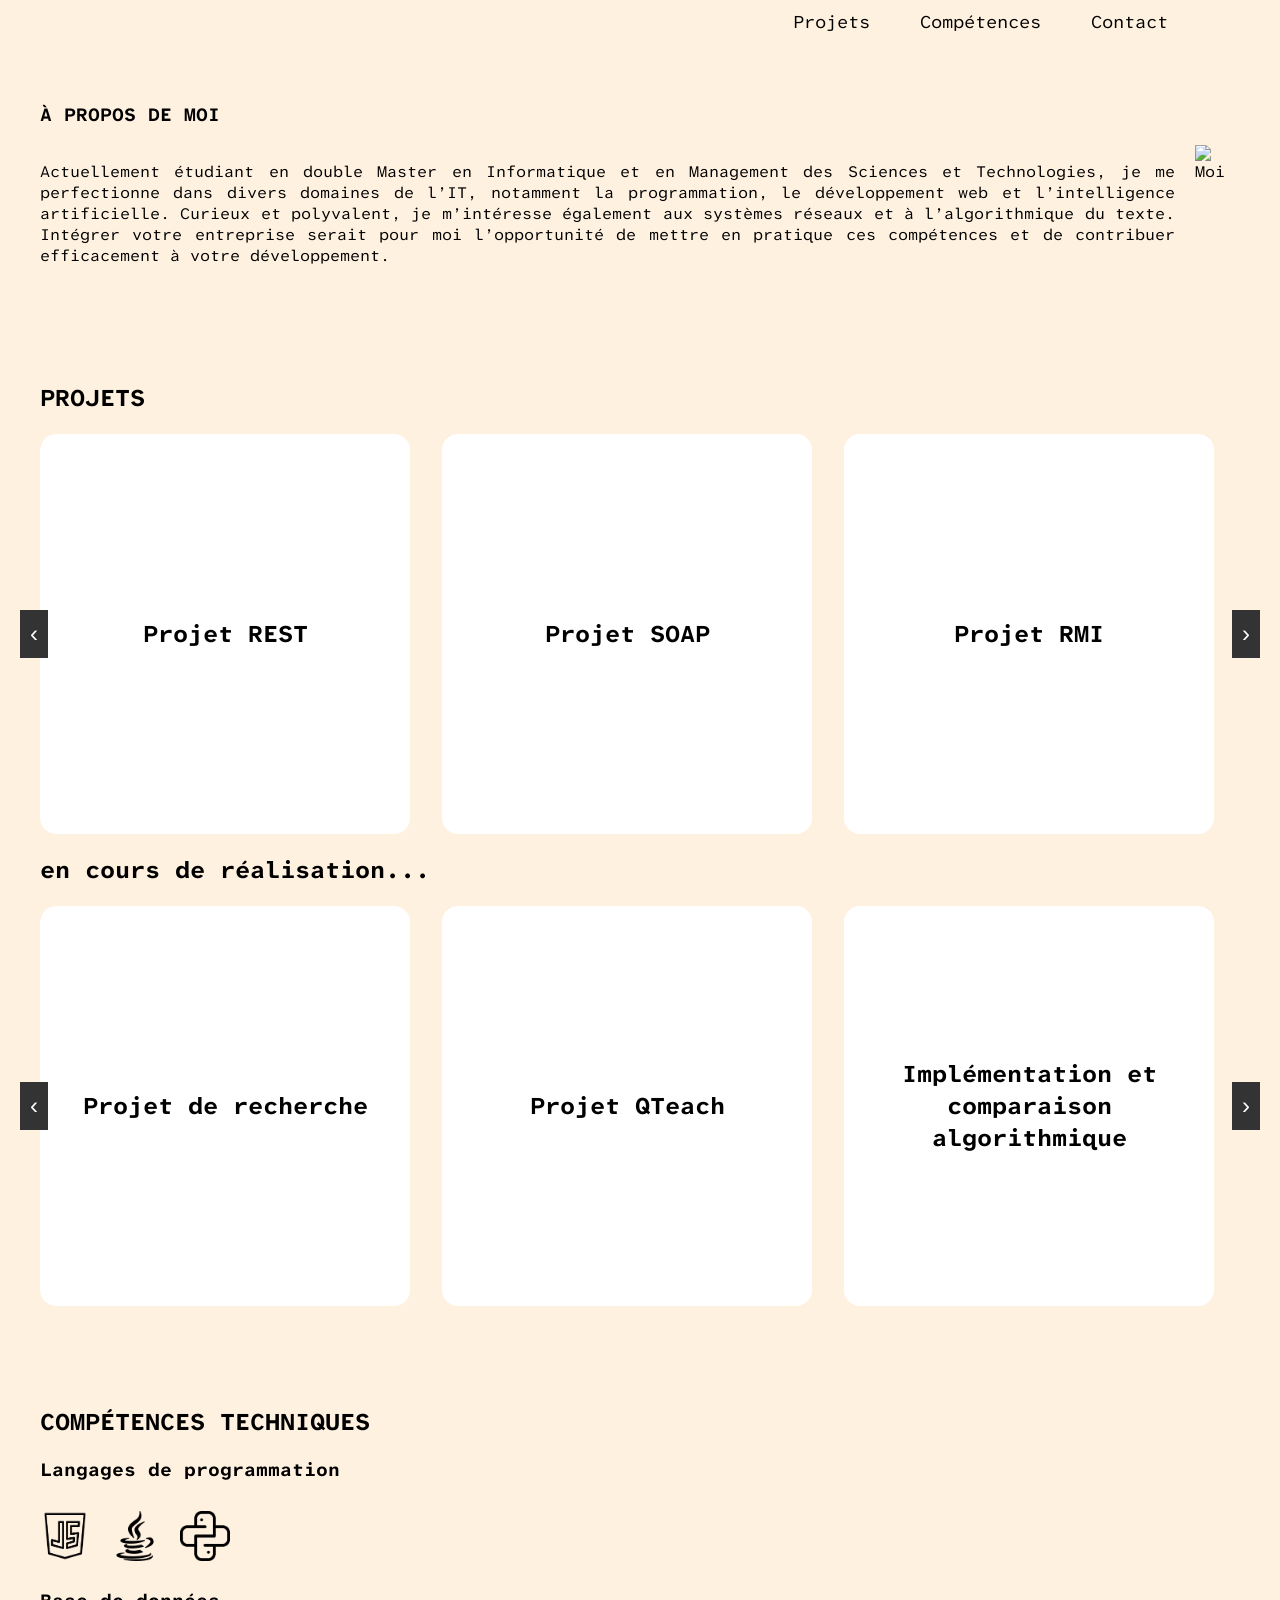
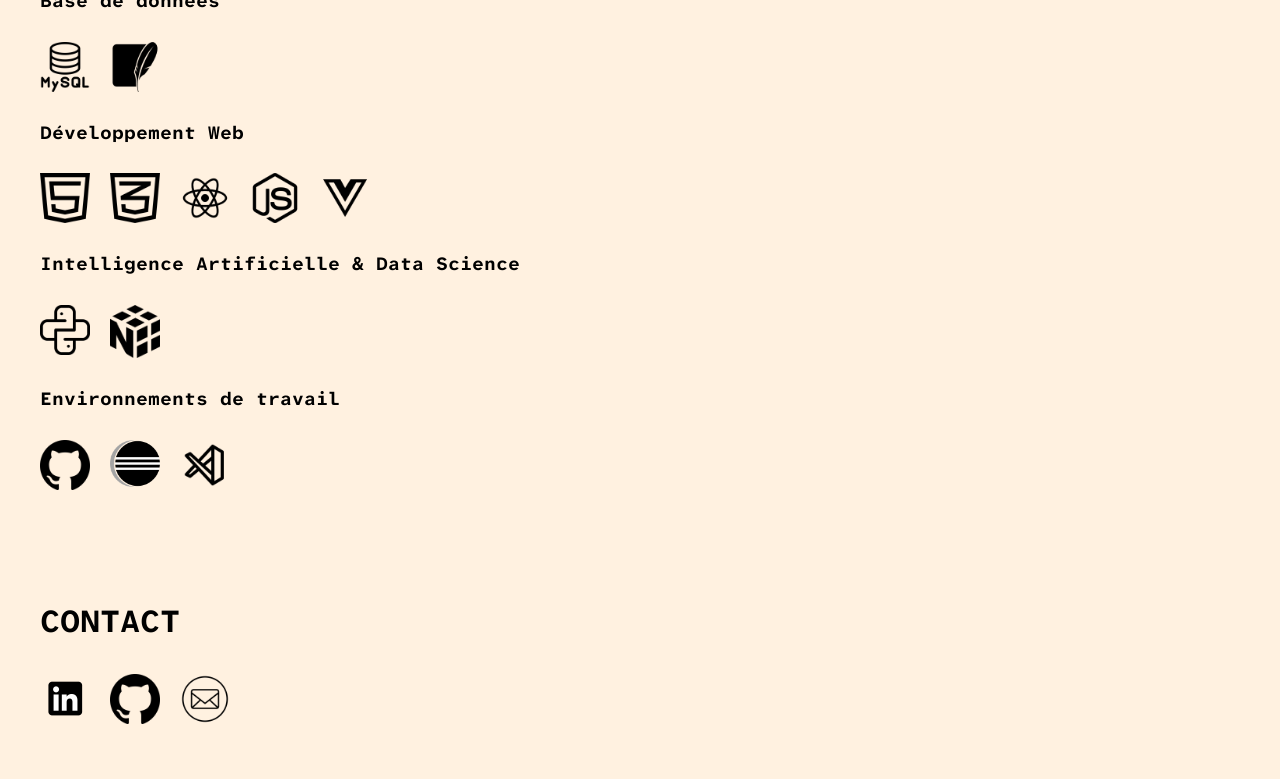
==== index.html @ ff08e7fe "fix root index html" ====
<!DOCTYPE html>
<html lang="fr">
<head>
    <meta charset="UTF-8">
    <meta name="viewport" content="width=device-width, initial-scale=1.0">
    <title>Alain - Portfolio</title>
    <link rel="stylesheet" href="Portfolio.css">
    <script src="Portfolio.js" defer></script> 
</head>
<body>
    <header>
        <div id="header">
            <nav>
                <ul class="header-menu">
                    <li><a href="#Projet">Projets</a></li>
                    <li><a href="#competences">Compétences</a></li>
                    <li><a href="#menu-footer">Contact</a></li>
                </ul>
            </nav>
        </div>
    </header>

    <main> 
        <section class="about">
            <h3>À PROPOS DE MOI</h3>
            <div class="content">
                <p style="text-align: justify;">Actuellement étudiant en double Master en Informatique et en Management des Sciences et Technologies, je me perfectionne dans divers domaines de l’IT, notamment la programmation, le développement web et l’intelligence artificielle. Curieux et polyvalent, je m’intéresse également aux systèmes réseaux et à l’algorithmique du texte. Intégrer votre entreprise serait pour moi l’opportunité de mettre en pratique ces compétences et de contribuer efficacement à votre développement.</p>
                <img src="Img/Alaing.png" alt="Moi" class="photo">
            </div>
        </section>

        <section id="Projet">
            <h1>PROJETS</h1>
            <div class="scroll-wrapper">
                <button class="arrow left" onclick="scrollLeft()">&#8249;</button>
                <div class="container">
                    <div class="card" data-url="Sous-site/rest.html"><h2>Projet REST</h2></div>
                    <div class="card" data-url="Sous-site/soap.html"><h2>Projet SOAP</h2></div>
                    <div class="card" data-url="Sous-site/rmi.html"><h2>Projet RMI</h2></div>
                    <div class="card" data-url="Sous-site/python-csv.html"><h2>Recolleur de fichier CSV</h2></div>
                </div>
                <button class="arrow right" onclick="scrollRight()">&#8250;</button>
            </div>

            <h1> en cours de réalisation...</h1>
            <div class="scroll-wrapper">
                <button class="arrow left" onclick="scrollLeft()">&#8249;</button>
                <div class="container">
                    <div class="card" data-url="Sous-site/recherche.html"><h2>Projet de recherche</h2></div>
                    <div class="card" data-url="Sous-site/qteach.html"><h2>Projet QTeach</h2></div>
                    <div class="card" data-url="Sous-site/algo.html"><h2>Implémentation et comparaison algorithmique</h2></div>
                    <div class="card" data-url="Sous-site/machine_learning.html"><h2>Projet Machine Learning</h2></div>
                </div>
                <button class="arrow right" onclick="scrollRight()">&#8250;</button>
            </div>
        </section>

        <section id="competences">
            <h1>COMPÉTENCES TECHNIQUES</h1>
            <div>
                <h3>Langages de programmation</h3>
                <ul> 
                    <li><img src="Img/javascript.png" alt="JavaScript"></li>
                    <li><img src="Img/java.png" alt="Java"></li>
                    <li><img src="Img/python.png" alt="Python"></li>
                </ul>
            </div>

            <div>
                <h3>Base de données</h3>
                <ul> 
                    <li><img src="Img/mysql.png" alt="MySQL"></li>
                    <li><img src="Img/sqlite.png" alt="SQLite"></li>
                </ul>
            </div>

            <div>
                <h3>Développement Web</h3>
                <ul> 
                    <li><img src="Img/html.png" alt="HTML"></li>
                    <li><img src="Img/css.png" alt="CSS"></li>
                    <li><img src="Img/Reactjs.png" alt="React.js"></li>
                    <li><img src="Img/nodejs.png" alt="Node.js"></li>
                    <li><img src="Img/vuejs.png" alt="Vue.js"></li>
                </ul>
            </div>

            <div>
                <h3>Intelligence Artificielle & Data Science</h3>
                <ul> 
                    <li><img src="Img/python.png" alt="Python"></li>
                    <li><img src="Img/NumPy.png" alt="NumPy"></li>
                </ul>
            </div>

            <div>
                <h3>Environnements de travail</h3>
                <ul> 
                    <li><img src="Img/Github.png" alt="GitHub"></li>
                    <li><img src="Img/eclipse.png" alt="Eclipse"></li>
                    <li><img src="Img/vscode.png" alt="VS Code"></li>
                </ul>
            </div>
            
        </section>
    </main>
    <footer>
        <div id="menu-footer">
            <h1>CONTACT</h1>
            <ul>
                <a href="https://www.linkedin.com/in/alain-lé-0457b01b8">
                    <img src="Img/linkedin.png" alt="link"></a>
                <a href="https://github.com/AlainIco34">
                    <img src="Img/Github.png" alt="Git"></a>
                <a href="mailto:masterico34@gmail.com">
                    <img src="Img/mail.png" alt="mail"></a>
            </ul>
          </div>
          <button id="backToTop">
            <img src="Img/arrow_up.png" alt="Retour en haut"></button>
    </footer>
</body>
</html>
---- Portfolio.css ----
@import url('https://fonts.googleapis.com/css2?family=Atkinson+Hyperlegible+Mono:wght@200..800&display=swap');

html {
    scroll-behavior: smooth;
}

body { 
    background-color: #fff1e0;
    font-family: "Atkinson Hyperlegible Mono", sans-serif;
    margin: 0;
    padding: 0;
}

header {
    top: 0;
    left: 0;
    width: 100%;
}

.header-menu {
    display: flex;
    list-style: none;
    padding: 0;
    margin: 0;
    margin-left: 60%;
    margin-block: 10px;

}

.header-menu li {
    margin: 0 15px;
}

.header-menu li a{
    color: black;
    text-decoration: none;
    font-size: 18px;
    padding: 10px;
}

.about{
    max-width: 1200px;
    margin: auto;
}

.content {
    display: flex;
    align-items: flex-start;
    gap: 20px;
}

.photo {
    margin-right: 15px; 
    float: right;
    max-width: 300px; 
    opacity: 0; 
    transform: scale(0.8);
    animation: fadeIn 1.5s ease-out forwards; 
}
@keyframes fadeIn {
    0% {
        opacity: 0;
        transform: scale(0.8);
    }
    100% {
        opacity: 1;
        transform: scale(1);
    }
}
section {
    padding: 40px;
    text-align: left;
}

#Projet{
    padding: 40px;
    text-align: left;
    justify-content: flex-start;
    max-width: 1200px;
    margin: auto;
}

.container{
    width: 100%;
    display: flex;
    gap: 2rem;
    border-radius: 1rem;
    overflow-x: scroll;
    scroll-snap-type: x mandatory;
    overflow-x: hidden;
}

.card{
    scroll-snap-align: center;
    display: flex;
    justify-content: center;
    align-items: center;
    width: 370px;
    height: 400px;
    flex-shrink: 0;
    border-radius: 1rem;
    background-color: white;
    text-align: center;
}

.scroll-wrapper {
    position: relative;
    display: flex;
    align-items: center;
}

.arrow {
    background-color: #333; 
    color: white; 
    border: none;
    font-size: 24px; 
    padding: 10px;
    cursor: pointer;
}

.arrow.left {
    position: absolute;
    left: -20px; 
}

.arrow.right {
    position: absolute;
    right: -20px; 
}
#competences {
    max-width: 1200px;
    margin: auto;
}
#competences ul {
    display: flex;
    flex-wrap: wrap;
    justify-content: flex-start;
    list-style: none;
    padding: 0;
    margin: 0;
    gap: 20px; 
}

#competences li {
    display: flex;
    flex-direction: column;
    align-items: center;
}

#competences li img {
    width: 50px;
    height: auto;
    margin-block: 10px;
}

#menu-footer{
    padding: 40px;
    text-align: left;
    justify-content: flex-start;
    max-width: 1200px;
    margin: auto;
}

#menu-footer ul{
    display: flex;
    flex-wrap: wrap;
    justify-content: flex-start;
    list-style: none;
    padding: 0;
    margin: 0;
    gap: 20px; 
}

#menu-footer li a{
    color: black;
    text-decoration: none;
}

#menu-footer ul img{
    width: 50px;
    height: auto;
    margin-block: 10px;
}

#backToTop {
    position: fixed;
    bottom: 20px;
    right: 20px;
    background: none; /* Supprime le fond du bouton */
    border: none;
    padding: 0;
    cursor: pointer;
    display: none; /* Caché par défaut */
    transition: opacity 0.3s;
}

#backToTop img {
    width: 50px; /* Ajuste la taille de l'image */
    height: 50px;
    opacity: 0.8;
    transition: opacity 0.3s;
}

#backToTop img:hover {
    opacity: 1;
}

@media screen and (max-width: 768px) {
    .about {
        justify-content: center;
    }
    .about div img {
        width: 50vw;
    }
    .competences ul {
        justify-content: center;
        flex-direction: row;
        align-items: center;
    }
    .header-menu{
        flex-direction:row;
        margin-left: 50px;
        justify-content: flex-end;
    }

    .header-menu li{
        margin: 10px 0;
    }

    .menu-footer ul{
        flex-direction: row;
        align-items: center;
    }

    .container {
        width: 100%;
        scroll-snap-align: center;
    }

    .content {  
        flex-direction: column; 
        align-items: center; 
        text-align: center; 
    }  
    .content img {  
        margin-top: 10px;
        max-width: 100%;
        height: auto;
    }  
}
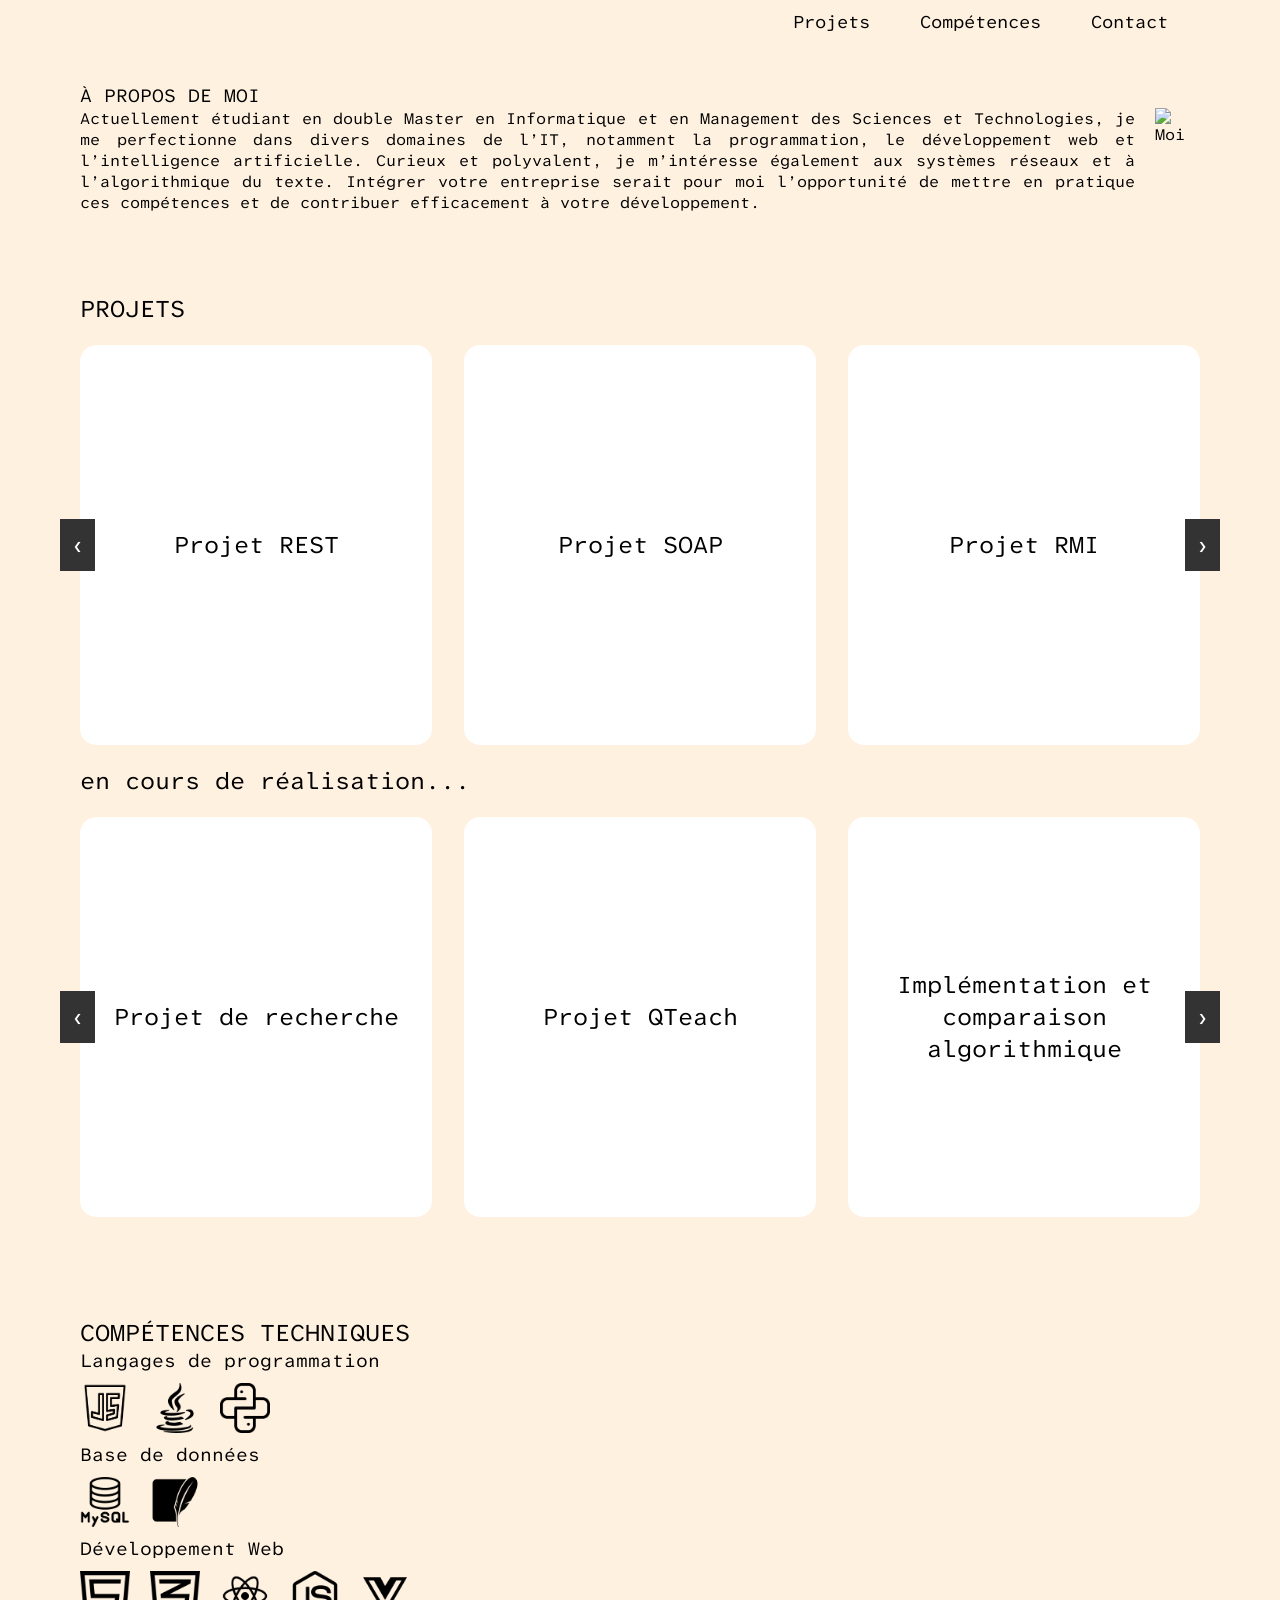
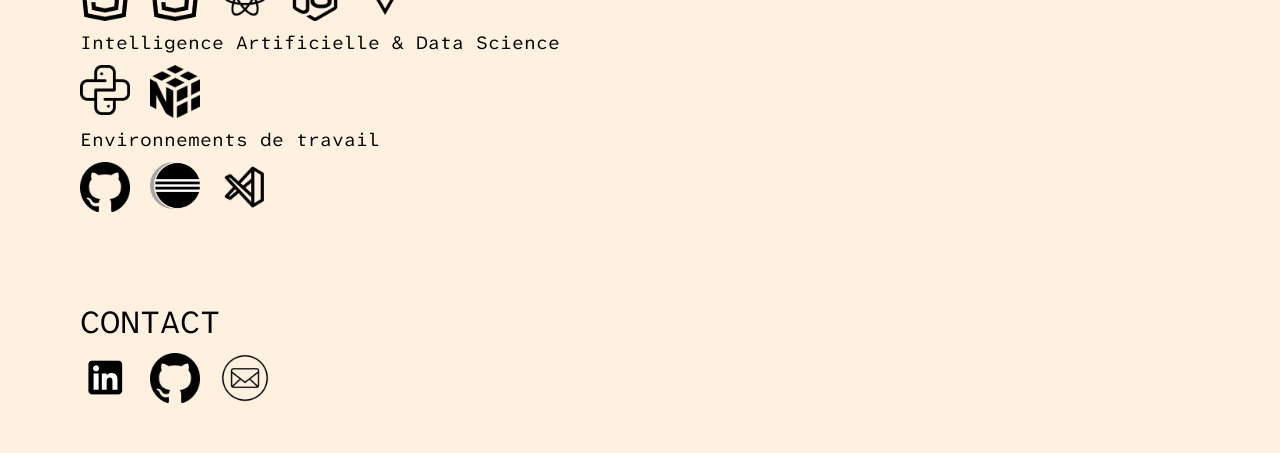
==== commit 7b5a53df: "fix with reset" ====
--- a/index.html
+++ b/index.html
@@ -4,6 +4,7 @@
     <meta charset="UTF-8">
     <meta name="viewport" content="width=device-width, initial-scale=1.0">
     <title>Alain - Portfolio</title>
+    <link rel="stylesheet" href="reset.css">
     <link rel="stylesheet" href="Portfolio.css">
     <script src="Portfolio.js" defer></script> 
 </head>
@@ -34,10 +35,10 @@
             <div class="scroll-wrapper">
                 <button class="arrow left" onclick="scrollLeft()">&#8249;</button>
                 <div class="container">
-                    <div class="card" data-url="Sous-site/rest.html"><h2>Projet REST</h2></div>
-                    <div class="card" data-url="Sous-site/soap.html"><h2>Projet SOAP</h2></div>
-                    <div class="card" data-url="Sous-site/rmi.html"><h2>Projet RMI</h2></div>
-                    <div class="card" data-url="Sous-site/python-csv.html"><h2>Recolleur de fichier CSV</h2></div>
+                    <a class="card" href="Sous-site/rest.html"><h2>Projet REST</h2></a>
+                    <a class="card" href="Sous-site/soap.html"><h2>Projet SOAP</h2></a>
+                    <a class="card" href="Sous-site/rmi.html"><h2>Projet RMI</h2></a>
+                    <a class="card" href="Sous-site/python-csv.html"><h2>Recolleur de fichier CSV</h2></a>
                 </div>
                 <button class="arrow right" onclick="scrollRight()">&#8250;</button>
             </div>
@@ -46,10 +47,10 @@
             <div class="scroll-wrapper">
                 <button class="arrow left" onclick="scrollLeft()">&#8249;</button>
                 <div class="container">
-                    <div class="card" data-url="Sous-site/recherche.html"><h2>Projet de recherche</h2></div>
-                    <div class="card" data-url="Sous-site/qteach.html"><h2>Projet QTeach</h2></div>
-                    <div class="card" data-url="Sous-site/algo.html"><h2>Implémentation et comparaison algorithmique</h2></div>
-                    <div class="card" data-url="Sous-site/machine_learning.html"><h2>Projet Machine Learning</h2></div>
+                    <a class="card" href="Sous-site/recherche.html"><h2>Projet de recherche</h2></a>
+                    <a class="card" href="Sous-site/qteach.html"><h2>Projet QTeach</h2></a>
+                    <a class="card" href="Sous-site/algo.html"><h2>Implémentation et comparaison algorithmique</h2></a>
+                    <a class="card" href="Sous-site/machine_learning.html"><h2>Projet Machine Learning</h2></a>
                 </div>
                 <button class="arrow right" onclick="scrollRight()">&#8250;</button>
             </div>
--- a/Portfolio.css
+++ b/Portfolio.css
@@ -95,15 +95,17 @@
     display: flex;
     justify-content: center;
     align-items: center;
-    width: 370px;
+    width: 352px;
     height: 400px;
     flex-shrink: 0;
     border-radius: 1rem;
     background-color: white;
     text-align: center;
+    padding: 10px;
 }
 
 .scroll-wrapper {
+    margin: 20px 0;
     position: relative;
     display: flex;
     align-items: center;
@@ -205,7 +207,17 @@
     opacity: 1;
 }
 
+.pouet{
+    display: block !important;
+}
+
 @media screen and (max-width: 768px) {
+    .card:first-of-type{
+        margin-left: 38px;
+    }
+    .card:last-child{
+        margin-right: 38px;
+    }
     .about {
         justify-content: center;
     }
@@ -222,19 +234,20 @@
         margin-left: 50px;
         justify-content: flex-end;
     }
-
+    
     .header-menu li{
         margin: 10px 0;
     }
-
+    
     .menu-footer ul{
         flex-direction: row;
         align-items: center;
     }
-
+    
     .container {
         width: 100%;
         scroll-snap-align: center;
+        gap: 3rem;
     }
 
     .content {  
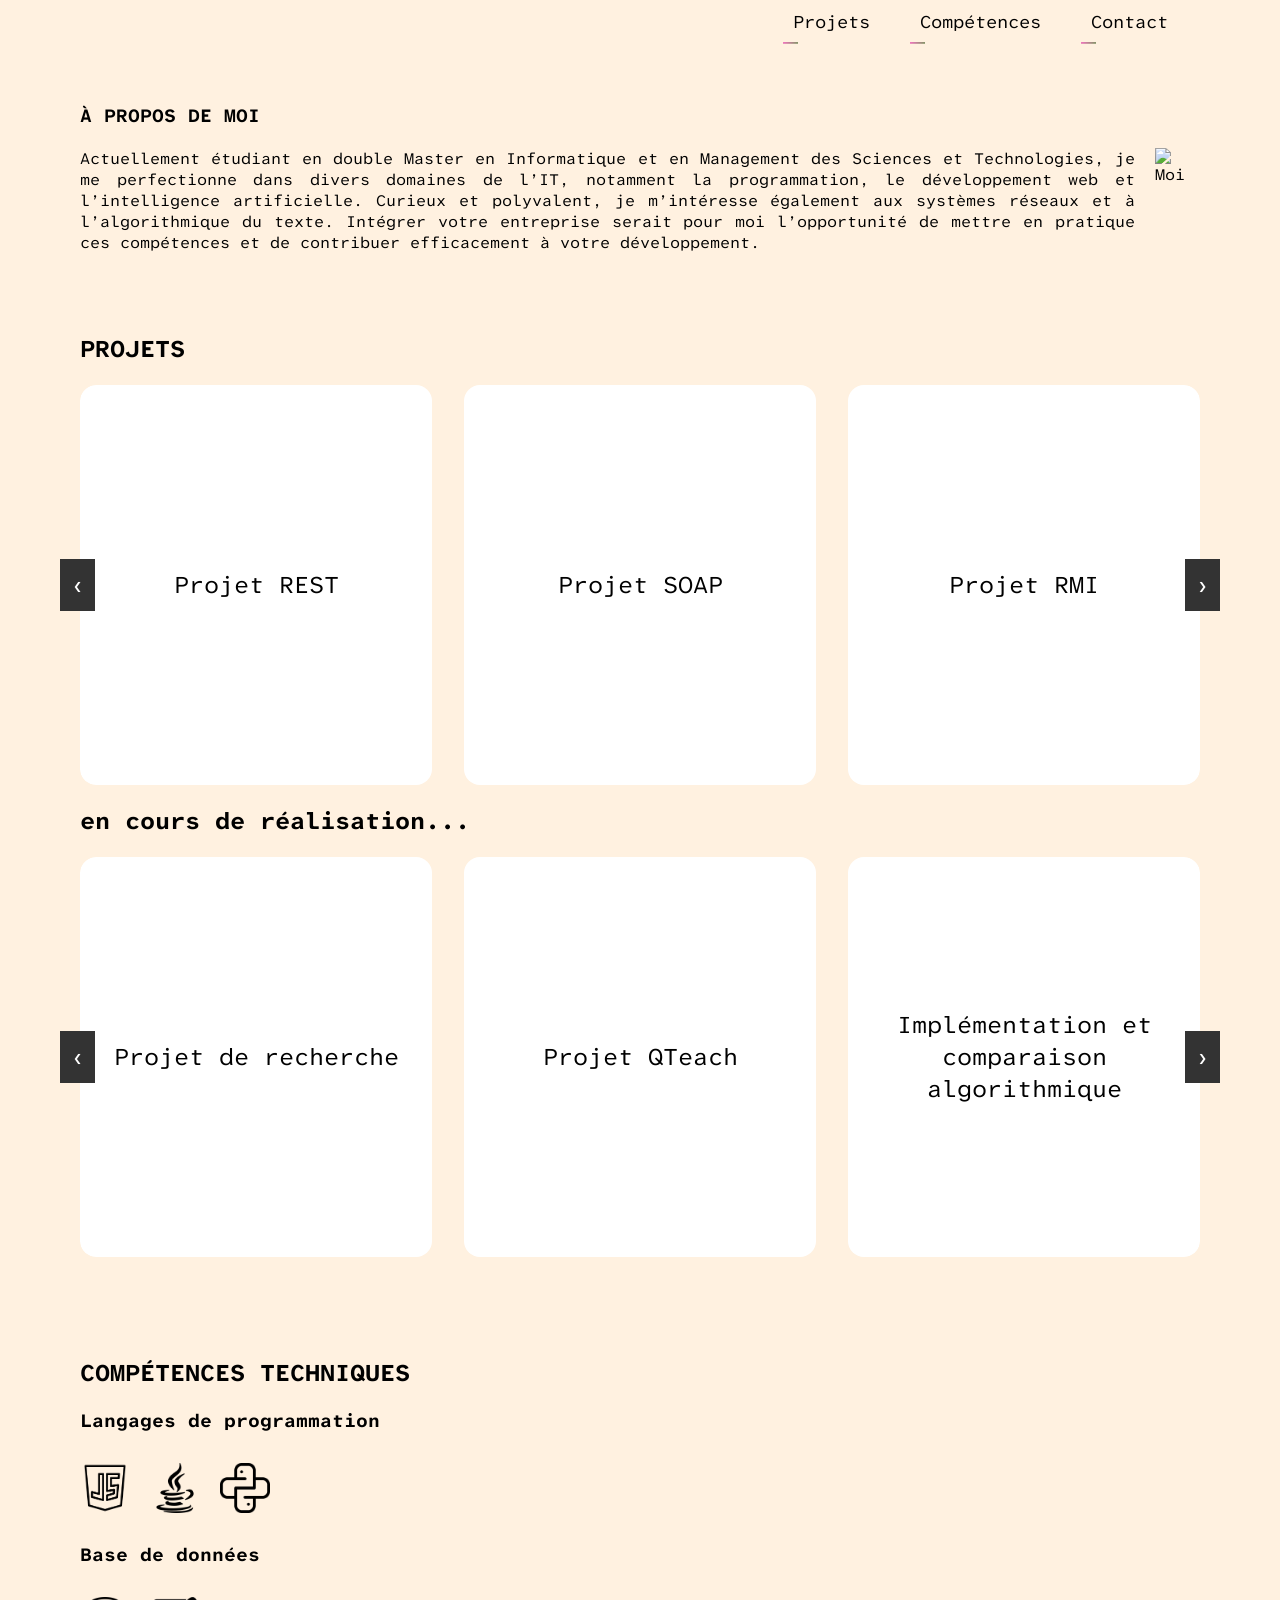
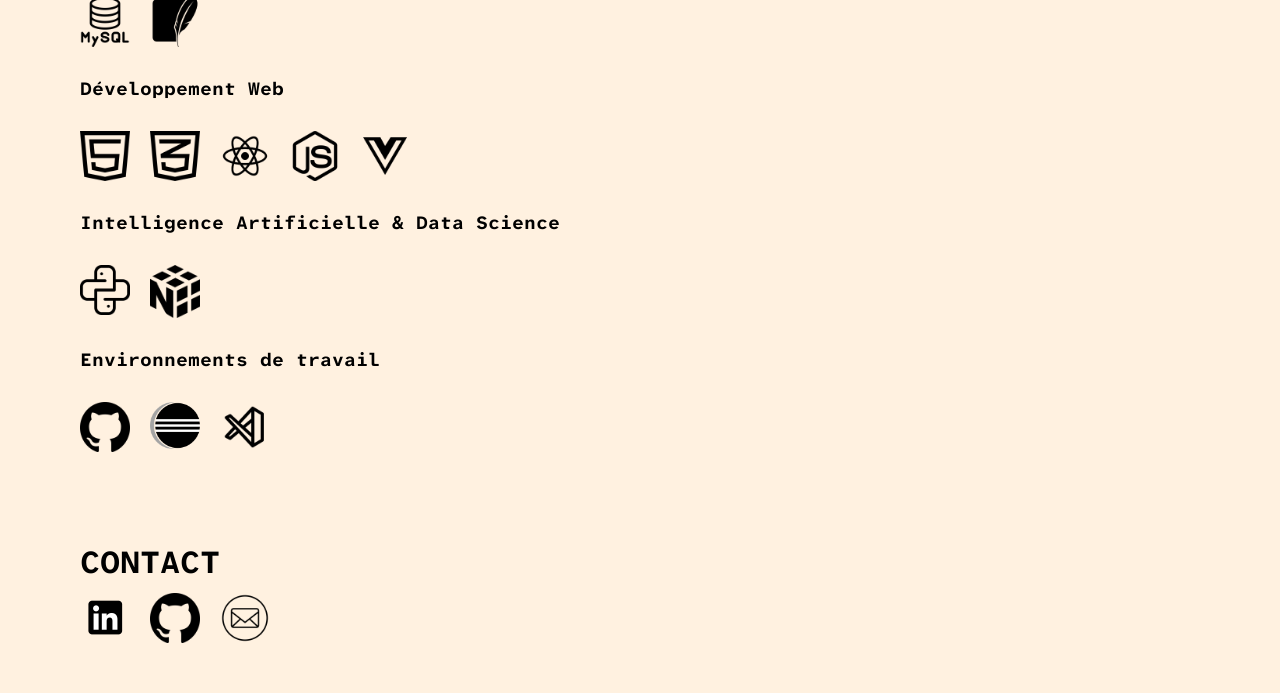
==== commit e1cbc070: "add some effect" ====
--- a/index.html
+++ b/index.html
@@ -1,124 +1,146 @@
 <!DOCTYPE html>
 <html lang="fr">
-<head>
-    <meta charset="UTF-8">
-    <meta name="viewport" content="width=device-width, initial-scale=1.0">
+  <head>
+    <meta charset="UTF-8" />
+    <meta name="viewport" content="width=device-width, initial-scale=1.0" />
     <title>Alain - Portfolio</title>
-    <link rel="stylesheet" href="reset.css">
-    <link rel="stylesheet" href="Portfolio.css">
-    <script src="Portfolio.js" defer></script> 
-</head>
-<body>
+    <link rel="stylesheet" href="reset.css" />
+    <link rel="stylesheet" href="Portfolio.css" />
+    <script src="Portfolio.js" defer></script>
+  </head>
+  <body>
     <header>
-        <div id="header">
-            <nav>
-                <ul class="header-menu">
-                    <li><a href="#Projet">Projets</a></li>
-                    <li><a href="#competences">Compétences</a></li>
-                    <li><a href="#menu-footer">Contact</a></li>
-                </ul>
-            </nav>
-        </div>
+      <div id="header">
+        <nav>
+          <ul class="header-menu">
+            <li><a class="homeLink" href="#Projet">Projets</a></li>
+            <li><a class="homeLink" href="#competences">Compétences</a></li>
+            <li><a class="homeLink" href="#menu-footer">Contact</a></li>
+          </ul>
+        </nav>
+      </div>
     </header>
 
-    <main> 
-        <section class="about">
-            <h3>À PROPOS DE MOI</h3>
-            <div class="content">
-                <p style="text-align: justify;">Actuellement étudiant en double Master en Informatique et en Management des Sciences et Technologies, je me perfectionne dans divers domaines de l’IT, notamment la programmation, le développement web et l’intelligence artificielle. Curieux et polyvalent, je m’intéresse également aux systèmes réseaux et à l’algorithmique du texte. Intégrer votre entreprise serait pour moi l’opportunité de mettre en pratique ces compétences et de contribuer efficacement à votre développement.</p>
-                <img src="Img/Alaing.png" alt="Moi" class="photo">
-            </div>
-        </section>
+    <main>
+      <section class="about">
+        <h3>À PROPOS DE MOI</h3>
+        <div class="content">
+          <p style="text-align: justify">
+            Actuellement étudiant en double Master en Informatique et en
+            Management des Sciences et Technologies, je me perfectionne dans
+            divers domaines de l’IT, notamment la programmation, le
+            développement web et l’intelligence artificielle. Curieux et
+            polyvalent, je m’intéresse également aux systèmes réseaux et à
+            l’algorithmique du texte. Intégrer votre entreprise serait pour moi
+            l’opportunité de mettre en pratique ces compétences et de contribuer
+            efficacement à votre développement.
+          </p>
+          <img src="Img/Alaing.png" alt="Moi" class="photo" />
+        </div>
+      </section>
 
-        <section id="Projet">
-            <h1>PROJETS</h1>
-            <div class="scroll-wrapper">
-                <button class="arrow left" onclick="scrollLeft()">&#8249;</button>
-                <div class="container">
-                    <a class="card" href="Sous-site/rest.html"><h2>Projet REST</h2></a>
-                    <a class="card" href="Sous-site/soap.html"><h2>Projet SOAP</h2></a>
-                    <a class="card" href="Sous-site/rmi.html"><h2>Projet RMI</h2></a>
-                    <a class="card" href="Sous-site/python-csv.html"><h2>Recolleur de fichier CSV</h2></a>
-                </div>
-                <button class="arrow right" onclick="scrollRight()">&#8250;</button>
-            </div>
+      <section id="Projet">
+        <h1>PROJETS</h1>
+        <div class="scroll-wrapper">
+          <button class="arrow left" onclick="scrollLeft()">&#8249;</button>
+          <div class="container">
+            <a class="card" href="Sous-site/rest.html"><h2>Projet REST</h2></a>
+            <a class="card" href="Sous-site/soap.html"><h2>Projet SOAP</h2></a>
+            <a class="card" href="Sous-site/rmi.html"><h2>Projet RMI</h2></a>
+            <a class="card" href="Sous-site/python-csv.html"
+              ><h2>Recolleur de fichier CSV</h2></a
+            >
+          </div>
+          <button class="arrow right" onclick="scrollRight()">&#8250;</button>
+        </div>
 
-            <h1> en cours de réalisation...</h1>
-            <div class="scroll-wrapper">
-                <button class="arrow left" onclick="scrollLeft()">&#8249;</button>
-                <div class="container">
-                    <a class="card" href="Sous-site/recherche.html"><h2>Projet de recherche</h2></a>
-                    <a class="card" href="Sous-site/qteach.html"><h2>Projet QTeach</h2></a>
-                    <a class="card" href="Sous-site/algo.html"><h2>Implémentation et comparaison algorithmique</h2></a>
-                    <a class="card" href="Sous-site/machine_learning.html"><h2>Projet Machine Learning</h2></a>
-                </div>
-                <button class="arrow right" onclick="scrollRight()">&#8250;</button>
-            </div>
-        </section>
+        <h1>en cours de réalisation...</h1>
+        <div class="scroll-wrapper">
+          <button class="arrow left" onclick="scrollLeft()">&#8249;</button>
+          <div class="container">
+            <a class="card" href="Sous-site/recherche.html"
+              ><h2>Projet de recherche</h2></a
+            >
+            <a class="card" href="Sous-site/qteach.html"
+              ><h2>Projet QTeach</h2></a
+            >
+            <a class="card" href="Sous-site/algo.html"
+              ><h2>Implémentation et comparaison algorithmique</h2></a
+            >
+            <a class="card" href="Sous-site/machine_learning.html"
+              ><h2>Projet Machine Learning</h2></a
+            >
+          </div>
+          <button class="arrow right" onclick="scrollRight()">&#8250;</button>
+        </div>
+      </section>
 
-        <section id="competences">
-            <h1>COMPÉTENCES TECHNIQUES</h1>
-            <div>
-                <h3>Langages de programmation</h3>
-                <ul> 
-                    <li><img src="Img/javascript.png" alt="JavaScript"></li>
-                    <li><img src="Img/java.png" alt="Java"></li>
-                    <li><img src="Img/python.png" alt="Python"></li>
-                </ul>
-            </div>
+      <section id="competences">
+        <h1>COMPÉTENCES TECHNIQUES</h1>
+        <div>
+          <h3>Langages de programmation</h3>
+          <ul>
+            <li><img src="Img/javascript.png" alt="JavaScript" /></li>
+            <li><img src="Img/java.png" alt="Java" /></li>
+            <li><img src="Img/python.png" alt="Python" /></li>
+          </ul>
+        </div>
 
-            <div>
-                <h3>Base de données</h3>
-                <ul> 
-                    <li><img src="Img/mysql.png" alt="MySQL"></li>
-                    <li><img src="Img/sqlite.png" alt="SQLite"></li>
-                </ul>
-            </div>
+        <div>
+          <h3>Base de données</h3>
+          <ul>
+            <li><img src="Img/mysql.png" alt="MySQL" /></li>
+            <li><img src="Img/sqlite.png" alt="SQLite" /></li>
+          </ul>
+        </div>
 
-            <div>
-                <h3>Développement Web</h3>
-                <ul> 
-                    <li><img src="Img/html.png" alt="HTML"></li>
-                    <li><img src="Img/css.png" alt="CSS"></li>
-                    <li><img src="Img/Reactjs.png" alt="React.js"></li>
-                    <li><img src="Img/nodejs.png" alt="Node.js"></li>
-                    <li><img src="Img/vuejs.png" alt="Vue.js"></li>
-                </ul>
-            </div>
+        <div>
+          <h3>Développement Web</h3>
+          <ul>
+            <li><img src="Img/html.png" alt="HTML" /></li>
+            <li><img src="Img/css.png" alt="CSS" /></li>
+            <li><img src="Img/Reactjs.png" alt="React.js" /></li>
+            <li><img src="Img/nodejs.png" alt="Node.js" /></li>
+            <li><img src="Img/vuejs.png" alt="Vue.js" /></li>
+          </ul>
+        </div>
 
-            <div>
-                <h3>Intelligence Artificielle & Data Science</h3>
-                <ul> 
-                    <li><img src="Img/python.png" alt="Python"></li>
-                    <li><img src="Img/NumPy.png" alt="NumPy"></li>
-                </ul>
-            </div>
+        <div>
+          <h3>Intelligence Artificielle & Data Science</h3>
+          <ul>
+            <li><img src="Img/python.png" alt="Python" /></li>
+            <li><img src="Img/NumPy.png" alt="NumPy" /></li>
+          </ul>
+        </div>
 
-            <div>
-                <h3>Environnements de travail</h3>
-                <ul> 
-                    <li><img src="Img/Github.png" alt="GitHub"></li>
-                    <li><img src="Img/eclipse.png" alt="Eclipse"></li>
-                    <li><img src="Img/vscode.png" alt="VS Code"></li>
-                </ul>
-            </div>
-            
-        </section>
+        <div>
+          <h3>Environnements de travail</h3>
+          <ul>
+            <li><img src="Img/Github.png" alt="GitHub" /></li>
+            <li><img src="Img/eclipse.png" alt="Eclipse" /></li>
+            <li><img src="Img/vscode.png" alt="VS Code" /></li>
+          </ul>
+        </div>
+      </section>
     </main>
     <footer>
-        <div id="menu-footer">
-            <h1>CONTACT</h1>
-            <ul>
-                <a href="https://www.linkedin.com/in/alain-lé-0457b01b8">
-                    <img src="Img/linkedin.png" alt="link"></a>
-                <a href="https://github.com/AlainIco34">
-                    <img src="Img/Github.png" alt="Git"></a>
-                <a href="mailto:masterico34@gmail.com">
-                    <img src="Img/mail.png" alt="mail"></a>
-            </ul>
-          </div>
-          <button id="backToTop">
-            <img src="Img/arrow_up.png" alt="Retour en haut"></button>
+      <div id="menu-footer">
+        <h1>CONTACT</h1>
+        <ul>
+          <a class="footerLink" href="https://www.linkedin.com/in/alain-lé-0457b01b8">
+            <img src="Img/linkedin.png" alt="link"
+          /></a>
+          <a class="footerLink" href="https://github.com/AlainIco34">
+            <img src="Img/Github.png" alt="Git"
+          /></a>
+          <a class="footerLink" href="mailto:masterico34@gmail.com">
+            <img src="Img/mail.png" alt="mail"
+          /></a>
+        </ul>
+      </div>
+      <button id="backToTop">
+        <img src="Img/arrow_up.png" alt="Retour en haut" />
+      </button>
     </footer>
-</body>
-</html>+  </body>
+</html>
--- a/Portfolio.css
+++ b/Portfolio.css
@@ -1,263 +1,297 @@
-@import url('https://fonts.googleapis.com/css2?family=Atkinson+Hyperlegible+Mono:wght@200..800&display=swap');
+@import url("https://fonts.googleapis.com/css2?family=Atkinson+Hyperlegible+Mono:wght@200..800&display=swap");
 
 html {
-    scroll-behavior: smooth;
-}
-
-body { 
-    background-color: #fff1e0;
-    font-family: "Atkinson Hyperlegible Mono", sans-serif;
-    margin: 0;
-    padding: 0;
+  scroll-behavior: smooth;
+}
+
+body {
+  background-color: #fff1e0;
+  font-family: "Atkinson Hyperlegible Mono", sans-serif;
+  margin: 0;
+  padding: 0;
 }
 
 header {
-    top: 0;
-    left: 0;
+  top: 0;
+  left: 0;
+  width: 100%;
+}
+
+h3 {
+  font-weight: bold;
+  margin: 20px 0;
+}
+
+h1 {
+  font-weight: bold;
+}
+
+.header-menu {
+  display: flex;
+  list-style: none;
+  padding: 0;
+  margin: 0;
+  margin-left: 60%;
+  margin-block: 10px;
+}
+
+.header-menu li {
+  margin: 0 15px;
+}
+
+.header-menu li a {
+  color: black;
+  text-decoration: none;
+  font-size: 18px;
+  padding: 10px;
+}
+
+.homeLink {
+  background-image: linear-gradient(120deg, #f474c0, #7e9563 100%);
+  background-repeat: no-repeat;
+  background-size: 15px 0.1em;
+  background-position: 0% 100%;
+  transition: background-size 0.25s ease-in;
+}
+
+.homeLink:hover {
+  background-size: 100% 5% !important;
+}
+.about {
+  max-width: 1200px;
+  margin: auto;
+}
+
+.content {
+  display: flex;
+  align-items: flex-start;
+  gap: 20px;
+}
+
+.photo {
+  margin-right: 15px;
+  float: right;
+  max-width: 300px;
+  opacity: 0;
+  transform: scale(0.8);
+  animation: fadeIn 1.5s ease-out forwards;
+}
+@keyframes fadeIn {
+  0% {
+    opacity: 0;
+    transform: scale(0.8);
+  }
+  100% {
+    opacity: 1;
+    transform: scale(1);
+  }
+}
+section {
+  padding: 40px;
+  text-align: left;
+}
+
+#Projet {
+  padding: 40px;
+  text-align: left;
+  justify-content: flex-start;
+  max-width: 1200px;
+  margin: auto;
+}
+
+.container {
+  width: 100%;
+  display: flex;
+  gap: 2rem;
+  border-radius: 1rem;
+  overflow-x: scroll;
+  scroll-snap-type: x mandatory;
+  overflow-x: hidden;
+}
+
+.card {
+  scroll-snap-align: center;
+  display: flex;
+  justify-content: center;
+  align-items: center;
+  width: 352px;
+  height: 400px;
+  flex-shrink: 0;
+  border-radius: 1rem;
+  background-color: white;
+  text-align: center;
+  padding: 10px;
+  transition: all 0.2s ease-in-out;
+}
+
+.card:hover {
+  transform: scale(0.9);
+  transition: all 0.2s ease-in-out;
+}
+
+.scroll-wrapper {
+  margin: 20px 0;
+  position: relative;
+  display: flex;
+  align-items: center;
+}
+
+.arrow {
+  background-color: #333;
+  color: white;
+  border: none;
+  font-size: 24px;
+  padding: 10px;
+  cursor: pointer;
+}
+
+.arrow.left {
+  position: absolute;
+  left: -20px;
+}
+
+.arrow.right {
+  position: absolute;
+  right: -20px;
+}
+#competences {
+  max-width: 1200px;
+  margin: auto;
+}
+#competences ul {
+  display: flex;
+  flex-wrap: wrap;
+  justify-content: flex-start;
+  list-style: none;
+  padding: 0;
+  margin: 0;
+  gap: 20px;
+}
+
+#competences li {
+  display: flex;
+  flex-direction: column;
+  align-items: center;
+}
+
+#competences li img {
+  width: 50px;
+  height: auto;
+  margin-block: 10px;
+}
+
+#menu-footer {
+  padding: 40px;
+  text-align: left;
+  justify-content: flex-start;
+  max-width: 1200px;
+  margin: auto;
+}
+
+#menu-footer ul {
+  display: flex;
+  flex-wrap: wrap;
+  justify-content: flex-start;
+  list-style: none;
+  padding: 0;
+  margin: 0;
+  gap: 20px;
+}
+
+#menu-footer li a {
+  color: black;
+  text-decoration: none;
+}
+
+#menu-footer ul img {
+  width: 50px;
+  height: auto;
+  margin-block: 10px;
+}
+
+#backToTop {
+  position: fixed;
+  bottom: 20px;
+  right: 20px;
+  background: none; /* Supprime le fond du bouton */
+  border: none;
+  padding: 0;
+  cursor: pointer;
+  display: none; /* Caché par défaut */
+  transition: opacity 0.3s;
+}
+
+#backToTop img {
+  width: 50px; /* Ajuste la taille de l'image */
+  height: 50px;
+  opacity: 0.8;
+  transition: opacity 0.3s;
+}
+
+#backToTop img:hover {
+  opacity: 1;
+}
+
+.backToTopvVisible {
+  display: block !important;
+}
+
+.footerLink {
+  transition: all 0.6s ease-in-out;
+}
+
+.footerLink:hover {
+  transform: rotate(360deg);
+  transition: all 0.6s ease-in-out;
+}
+
+@media screen and (max-width: 768px) {
+  .card:first-of-type {
+    margin-left: 38px;
+  }
+  .card:last-child {
+    margin-right: 38px;
+  }
+  .about {
+    justify-content: center;
+  }
+  .about div img {
+    width: 50vw;
+  }
+  .competences ul {
+    justify-content: center;
+    flex-direction: row;
+    align-items: center;
+  }
+  .header-menu {
+    flex-direction: row;
+    margin-left: 50px;
+    justify-content: flex-end;
+  }
+
+  .header-menu li {
+    margin: 10px 0;
+  }
+
+  .menu-footer ul {
+    flex-direction: row;
+    align-items: center;
+  }
+
+  .container {
     width: 100%;
-}
-
-.header-menu {
-    display: flex;
-    list-style: none;
-    padding: 0;
-    margin: 0;
-    margin-left: 60%;
-    margin-block: 10px;
-
-}
-
-.header-menu li {
-    margin: 0 15px;
-}
-
-.header-menu li a{
-    color: black;
-    text-decoration: none;
-    font-size: 18px;
-    padding: 10px;
-}
-
-.about{
-    max-width: 1200px;
-    margin: auto;
-}
-
-.content {
-    display: flex;
-    align-items: flex-start;
-    gap: 20px;
-}
-
-.photo {
-    margin-right: 15px; 
-    float: right;
-    max-width: 300px; 
-    opacity: 0; 
-    transform: scale(0.8);
-    animation: fadeIn 1.5s ease-out forwards; 
-}
-@keyframes fadeIn {
-    0% {
-        opacity: 0;
-        transform: scale(0.8);
-    }
-    100% {
-        opacity: 1;
-        transform: scale(1);
-    }
-}
-section {
-    padding: 40px;
-    text-align: left;
-}
-
-#Projet{
-    padding: 40px;
-    text-align: left;
-    justify-content: flex-start;
-    max-width: 1200px;
-    margin: auto;
-}
-
-.container{
-    width: 100%;
-    display: flex;
-    gap: 2rem;
-    border-radius: 1rem;
-    overflow-x: scroll;
-    scroll-snap-type: x mandatory;
-    overflow-x: hidden;
-}
-
-.card{
     scroll-snap-align: center;
-    display: flex;
-    justify-content: center;
-    align-items: center;
-    width: 352px;
-    height: 400px;
-    flex-shrink: 0;
-    border-radius: 1rem;
-    background-color: white;
-    text-align: center;
-    padding: 10px;
-}
-
-.scroll-wrapper {
-    margin: 20px 0;
-    position: relative;
-    display: flex;
-    align-items: center;
-}
-
-.arrow {
-    background-color: #333; 
-    color: white; 
-    border: none;
-    font-size: 24px; 
-    padding: 10px;
-    cursor: pointer;
-}
-
-.arrow.left {
-    position: absolute;
-    left: -20px; 
-}
-
-.arrow.right {
-    position: absolute;
-    right: -20px; 
-}
-#competences {
-    max-width: 1200px;
-    margin: auto;
-}
-#competences ul {
-    display: flex;
-    flex-wrap: wrap;
-    justify-content: flex-start;
-    list-style: none;
-    padding: 0;
-    margin: 0;
-    gap: 20px; 
-}
-
-#competences li {
-    display: flex;
+    gap: 3rem;
+  }
+
+  .content {
     flex-direction: column;
     align-items: center;
-}
-
-#competences li img {
-    width: 50px;
+    text-align: center;
+  }
+  .content img {
+    margin-top: 10px;
+    max-width: 100%;
     height: auto;
-    margin-block: 10px;
-}
-
-#menu-footer{
-    padding: 40px;
-    text-align: left;
-    justify-content: flex-start;
-    max-width: 1200px;
-    margin: auto;
-}
-
-#menu-footer ul{
-    display: flex;
-    flex-wrap: wrap;
-    justify-content: flex-start;
-    list-style: none;
-    padding: 0;
-    margin: 0;
-    gap: 20px; 
-}
-
-#menu-footer li a{
-    color: black;
-    text-decoration: none;
-}
-
-#menu-footer ul img{
-    width: 50px;
-    height: auto;
-    margin-block: 10px;
-}
-
-#backToTop {
-    position: fixed;
-    bottom: 20px;
-    right: 20px;
-    background: none; /* Supprime le fond du bouton */
-    border: none;
-    padding: 0;
-    cursor: pointer;
-    display: none; /* Caché par défaut */
-    transition: opacity 0.3s;
-}
-
-#backToTop img {
-    width: 50px; /* Ajuste la taille de l'image */
-    height: 50px;
-    opacity: 0.8;
-    transition: opacity 0.3s;
-}
-
-#backToTop img:hover {
-    opacity: 1;
-}
-
-.pouet{
-    display: block !important;
-}
-
-@media screen and (max-width: 768px) {
-    .card:first-of-type{
-        margin-left: 38px;
-    }
-    .card:last-child{
-        margin-right: 38px;
-    }
-    .about {
-        justify-content: center;
-    }
-    .about div img {
-        width: 50vw;
-    }
-    .competences ul {
-        justify-content: center;
-        flex-direction: row;
-        align-items: center;
-    }
-    .header-menu{
-        flex-direction:row;
-        margin-left: 50px;
-        justify-content: flex-end;
-    }
-    
-    .header-menu li{
-        margin: 10px 0;
-    }
-    
-    .menu-footer ul{
-        flex-direction: row;
-        align-items: center;
-    }
-    
-    .container {
-        width: 100%;
-        scroll-snap-align: center;
-        gap: 3rem;
-    }
-
-    .content {  
-        flex-direction: column; 
-        align-items: center; 
-        text-align: center; 
-    }  
-    .content img {  
-        margin-top: 10px;
-        max-width: 100%;
-        height: auto;
-    }  
-}+  }
+}
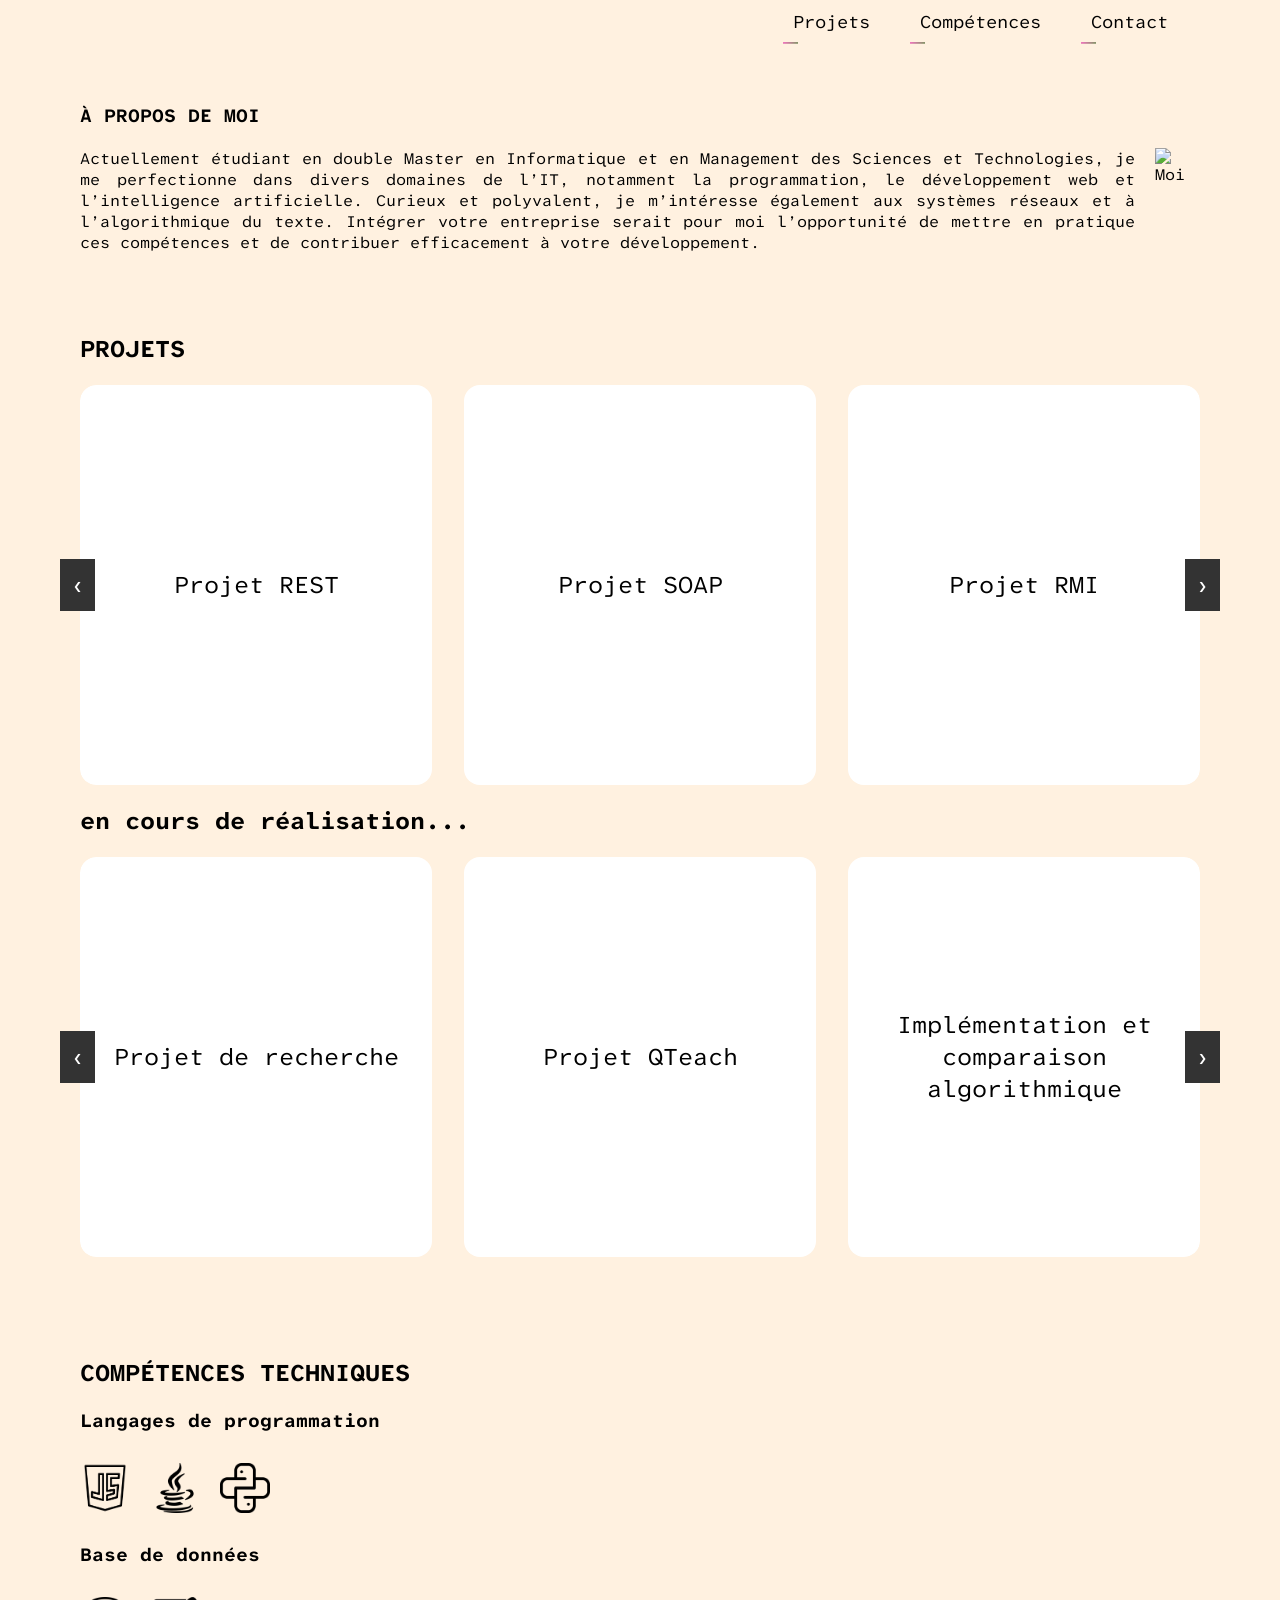
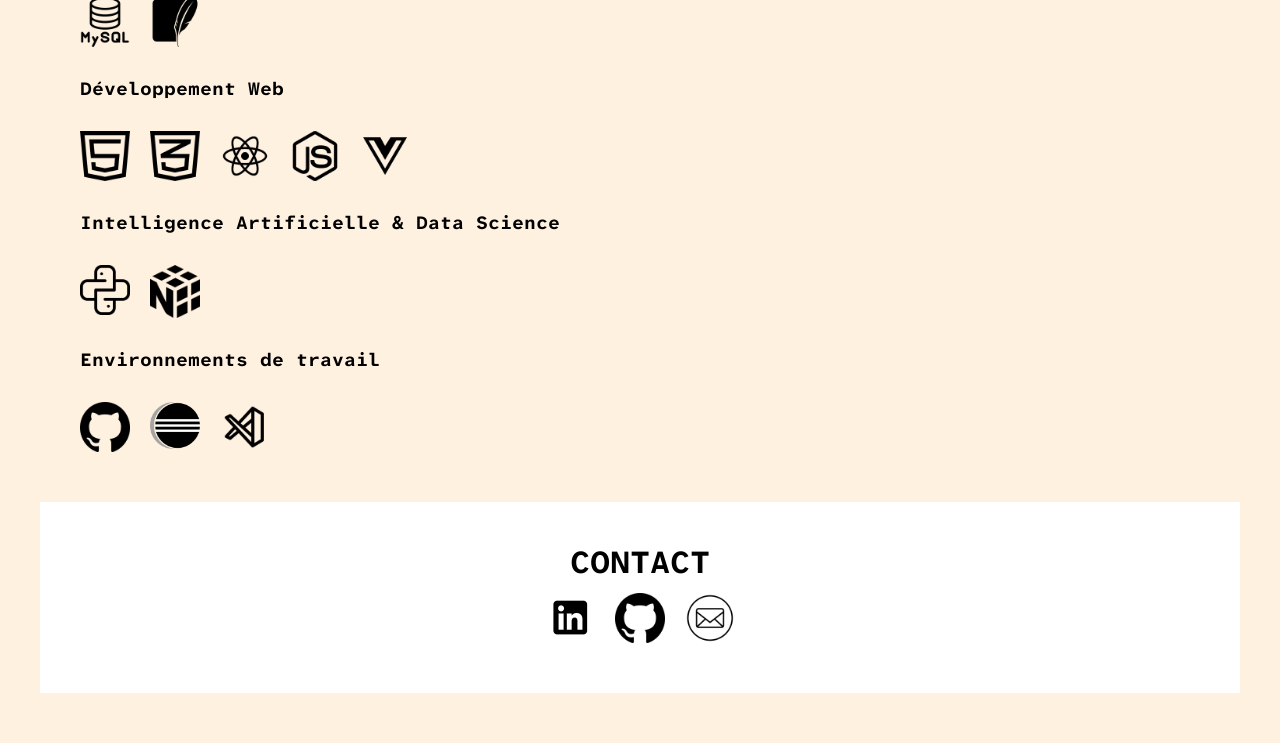
==== commit b318714b: "update footer" ====
--- a/index.html
+++ b/index.html
@@ -124,7 +124,7 @@
       </section>
     </main>
     <footer>
-      <div id="menu-footer">
+      <div class="menu-footer">
         <h1>CONTACT</h1>
         <ul>
           <a class="footerLink" href="https://www.linkedin.com/in/alain-lé-0457b01b8">
--- a/Portfolio.css
+++ b/Portfolio.css
@@ -180,30 +180,33 @@
   margin-block: 10px;
 }
 
-#menu-footer {
+.menu-footer {
   padding: 40px;
   text-align: left;
   justify-content: flex-start;
   max-width: 1200px;
   margin: auto;
-}
-
-#menu-footer ul {
+  background-color: white;
+  text-align: center;
+  margin-bottom: 50px;
+}
+
+.menu-footer ul {
+  justify-content: center;
   display: flex;
   flex-wrap: wrap;
-  justify-content: flex-start;
   list-style: none;
   padding: 0;
   margin: 0;
   gap: 20px;
 }
 
-#menu-footer li a {
+.menu-footer li a {
   color: black;
   text-decoration: none;
 }
 
-#menu-footer ul img {
+.menu-footer ul img {
   width: 50px;
   height: auto;
   margin-block: 10px;
@@ -236,6 +239,9 @@
   display: block !important;
 }
 
+.footer{
+  background-color: white;
+}
 .footerLink {
   transition: all 0.6s ease-in-out;
 }
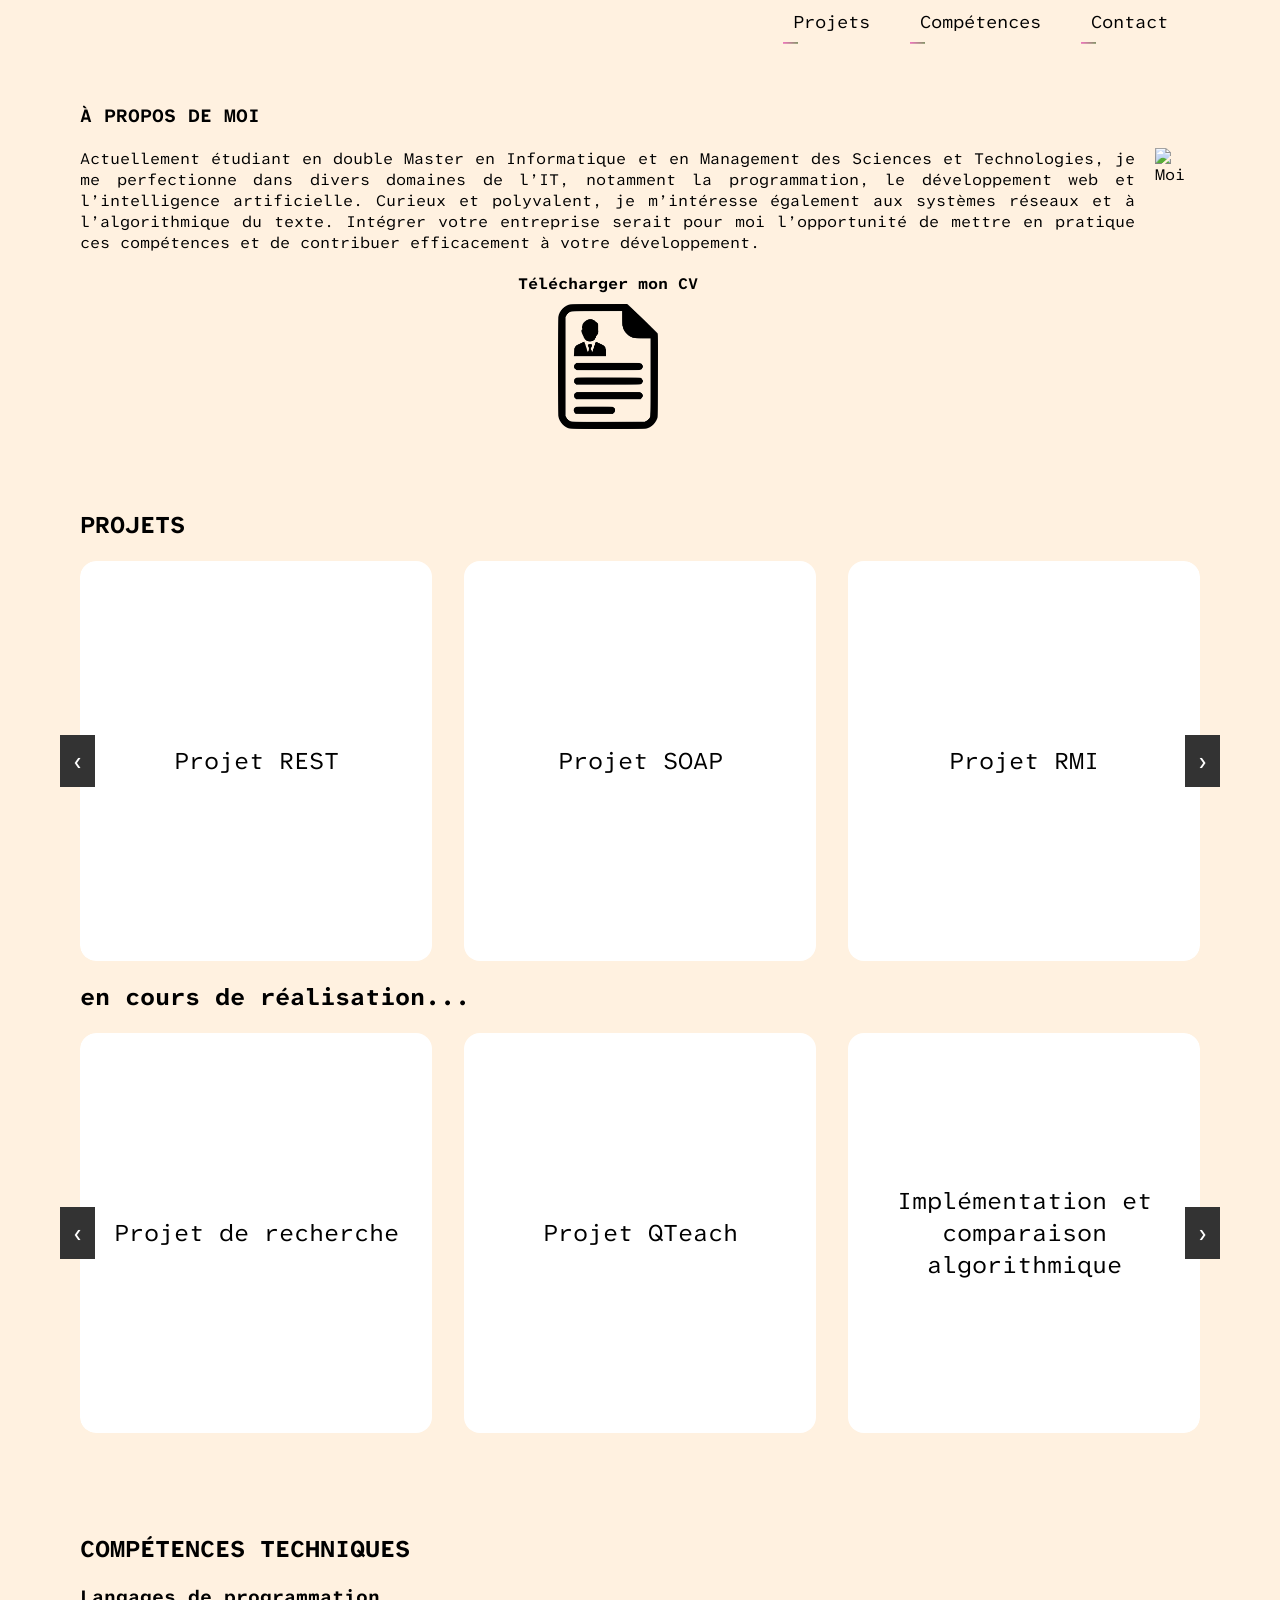
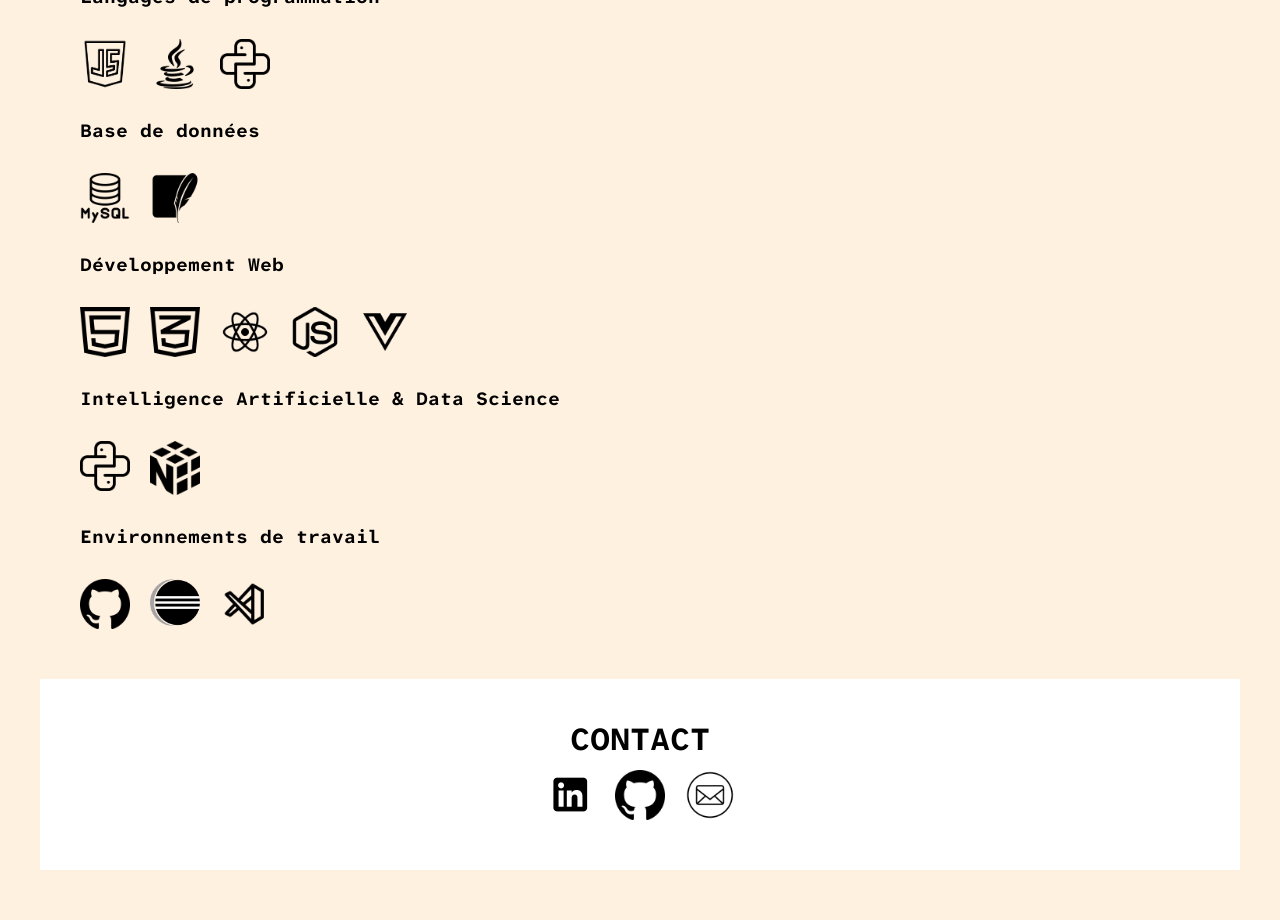
==== commit c68b18ff: "home update" ====
--- a/index.html
+++ b/index.html
@@ -25,17 +25,22 @@
       <section class="about">
         <h3>À PROPOS DE MOI</h3>
         <div class="content">
-          <p style="text-align: justify">
-            Actuellement étudiant en double Master en Informatique et en
-            Management des Sciences et Technologies, je me perfectionne dans
-            divers domaines de l’IT, notamment la programmation, le
-            développement web et l’intelligence artificielle. Curieux et
-            polyvalent, je m’intéresse également aux systèmes réseaux et à
-            l’algorithmique du texte. Intégrer votre entreprise serait pour moi
-            l’opportunité de mettre en pratique ces compétences et de contribuer
-            efficacement à votre développement.
-          </p>
-          <img src="Img/Alaing.png" alt="Moi" class="photo" />
+          <div class="paragraphe">
+            <p style="text-align: justify">
+              Actuellement étudiant en double Master en Informatique et en
+              Management des Sciences et Technologies, je me perfectionne dans
+              divers domaines de l’IT, notamment la programmation, le
+              développement web et l’intelligence artificielle. Curieux et
+              polyvalent, je m’intéresse également aux systèmes réseaux et à
+              l’algorithmique du texte. Intégrer votre entreprise serait pour
+              moi l’opportunité de mettre en pratique ces compétences et de
+              contribuer efficacement à votre développement.
+            </p>
+            <a href="CV Lé Alain-1.pdf"
+              >Télécharger mon CV <img src="Img/cv.png" alt="CV"
+            /></a>
+          </div>
+          <img class="photo" src="Img/Alaing.png" alt="Moi" />
         </div>
       </section>
 
@@ -127,7 +132,10 @@
       <div class="menu-footer">
         <h1>CONTACT</h1>
         <ul>
-          <a class="footerLink" href="https://www.linkedin.com/in/alain-lé-0457b01b8">
+          <a
+            class="footerLink"
+            href="https://www.linkedin.com/in/alain-lé-0457b01b8"
+          >
             <img src="Img/linkedin.png" alt="link"
           /></a>
           <a class="footerLink" href="https://github.com/AlainIco34">
--- a/Portfolio.css
+++ b/Portfolio.css
@@ -68,6 +68,18 @@
   gap: 20px;
 }
 
+.paragraphe a{
+  display: flex;
+  flex-direction: column;
+  align-items: center;
+  margin-top: 20px;
+  font-weight: bold;
+}
+
+.paragraphe a img{
+  width: 100px;
+  margin-top: 10px;
+}
 .photo {
   margin-right: 15px;
   float: right;
@@ -261,9 +273,10 @@
   .about {
     justify-content: center;
   }
-  .about div img {
+  .photo {
     width: 50vw;
   }
+
   .competences ul {
     justify-content: center;
     flex-direction: row;
